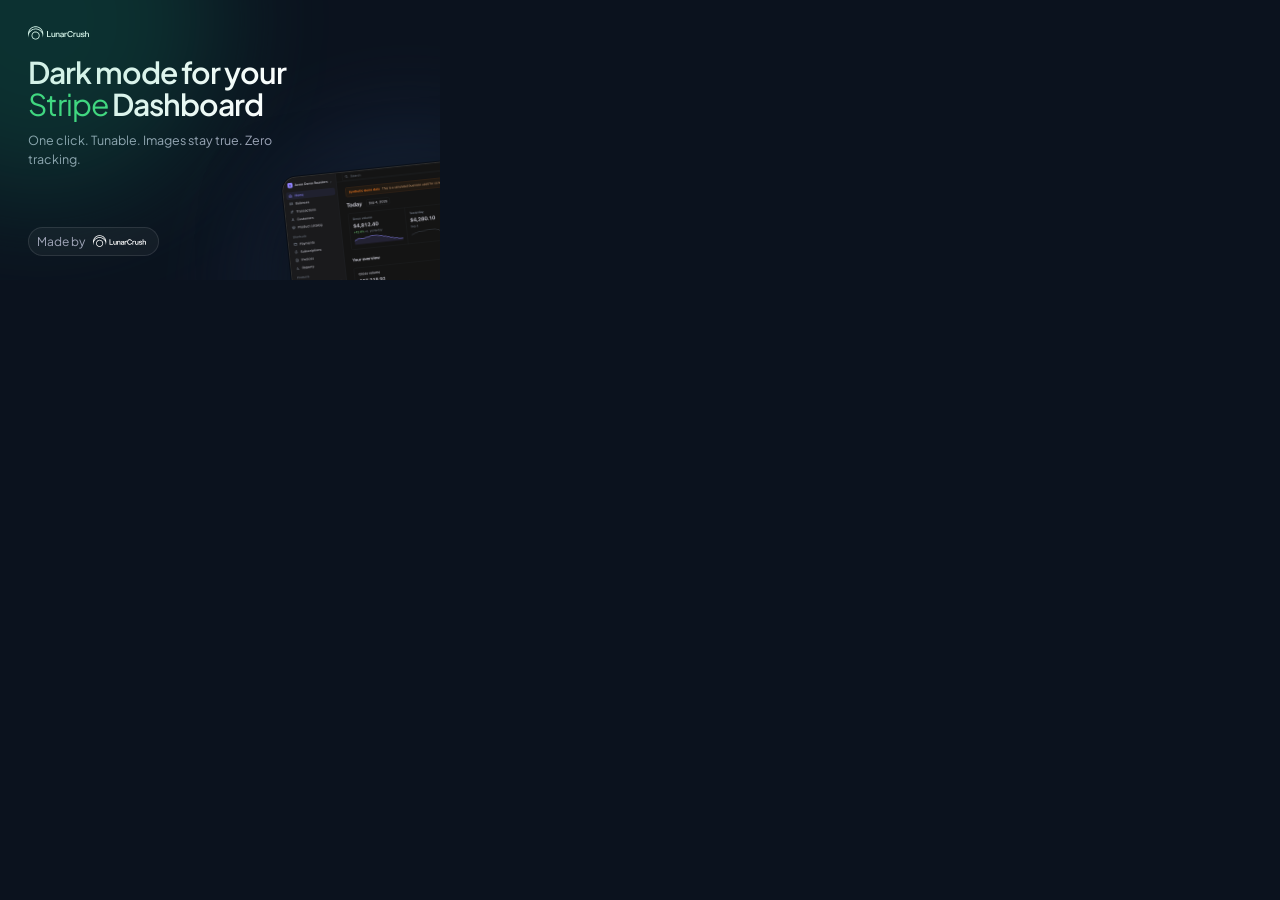
==== store/tools/promo.html @ 7bce3fa3 "Dark Mode for Stripe Dashboard by LunarCrush v1.0.0 A clean dark theme for dashboard.stripe.com: lum" ====
<!doctype html><html><head><meta charset="utf-8"><title>promo</title>
<style>
@font-face{font-family:"Plus Jakarta Sans";src:url(../../popup/fonts/PlusJakartaSans-Variable.woff2) format("woff2");font-weight:200 800}
@font-face{font-family:Butler;src:url(../brand/_fetched/Butler-Free-Lgt.otf) format("opentype");font-weight:300 500}
:root{--canvas:#0B121E;--card:#0D1522;--heading:#fff;--body:#A0A5B8;--muted:#6B7290;--green:#14B881;--green-bright:#4ADE80;--blue:#6EA6F8;--border:rgba(255,255,255,0.06);--border-strong:rgba(255,255,255,0.10)}
*{box-sizing:border-box}html,body{margin:0;background:var(--canvas)}
body{font-family:"Plus Jakarta Sans",-apple-system,sans-serif;color:var(--body);-webkit-font-smoothing:antialiased}
.tile{position:relative;overflow:hidden;background:var(--canvas)}
.glow{position:absolute;border-radius:50%;filter:blur(60px);opacity:.55;pointer-events:none}
.g1{background:rgba(20,184,129,.35)}.g2{background:rgba(110,166,248,.28)}
.wm{height:22px;width:auto;display:block}
.kicker{font-size:11px;letter-spacing:3px;text-transform:uppercase;font-weight:700;color:var(--blue)}
h1{color:var(--heading);font-weight:600;letter-spacing:-1px;line-height:1.08;margin:0}
h1 em{font-family:Butler,"Plus Jakarta Sans",serif;font-style:normal;font-weight:400;color:var(--green-bright)}
p{margin:0;line-height:1.5}
.chip{display:inline-flex;align-items:center;gap:8px;border:1px solid var(--border-strong);border-radius:999px;padding:6px 12px 6px 8px;font-size:12px;color:var(--body);background:rgba(255,255,255,.04)}
.chip img{height:14px;width:auto}
.shot{position:absolute;border-radius:14px;border:1px solid var(--border-strong);box-shadow:0 30px 80px rgba(0,0,0,.6),0 0 0 1px rgba(0,0,0,.4);overflow:hidden;background:#141414}
.shot img{display:block;width:100%;height:auto}
/* small 440x280 */
.small{width:440px;height:280px;padding:26px 28px}
.small .g1{width:360px;height:360px;left:-140px;top:-160px}.small .g2{width:300px;height:300px;right:-120px;bottom:-160px}
.small .wm{height:16px}
.small h1{font-size:30px;margin-top:14px;max-width:290px}
.small p{font-size:12.5px;margin-top:10px;max-width:250px}
.small .chip{position:absolute;left:28px;bottom:24px}
.small .shot{width:300px;right:-150px;bottom:-70px;transform:rotate(-6deg)}
/* marquee 1400x560 */
.marq{width:1400px;height:560px;padding:64px 72px}
.marq .g1{width:900px;height:900px;left:-360px;top:-420px}.marq .g2{width:800px;height:800px;right:-200px;bottom:-460px}
.marq .kicker{margin-top:44px}
.marq h1{font-size:60px;margin-top:14px;max-width:620px}
.marq p{font-size:19px;margin-top:22px;max-width:520px}
.marq .chips{display:flex;gap:10px;margin-top:34px}
.marq .chip{font-size:14px;padding:9px 16px 9px 12px}
.marq .chip img{height:18px}
.marq .shot{width:760px;right:-120px;top:70px;transform:rotate(-5deg) translateY(10px)}
/* feature card 1280x800 */
.feat{width:1280px;height:800px;padding:64px 72px}
.feat .g1{width:900px;height:900px;left:-400px;top:-420px}.feat .g2{width:800px;height:800px;right:-260px;bottom:-480px}
.feat h1{font-size:56px;margin-top:16px;max-width:600px}
.feat p.lead{font-size:20px;margin-top:20px;max-width:520px}
.feat ul{list-style:none;padding:0;margin:34px 0 0;display:grid;grid-template-columns:1fr 1fr;gap:16px 28px;max-width:560px}
.feat li{display:flex;gap:12px;align-items:flex-start;font-size:15.5px;color:var(--heading);line-height:1.4}
.feat li small{display:block;color:var(--body);font-size:13px;margin-top:2px;font-weight:400}
.feat li i{flex:none;width:26px;height:26px;border-radius:8px;background:rgba(20,184,129,.16);display:grid;place-items:center;color:var(--green-bright);font-style:normal;font-size:14px;font-weight:700}
.feat .shot{width:640px;right:-150px;top:120px;transform:rotate(-5deg)}
.feat .chip{position:absolute;left:72px;bottom:56px}
</style></head><body>
<script>
const q=new URLSearchParams(location.search), kind=q.get("kind")||"small", shot=q.get("shot")||"../assets/01-dashboard-dark.png";
const WM='<img class="wm" src="../brand/full-white.svg" alt="LunarCrush">';
const MADE=`<span class="chip">Made by <img src="../brand/full-white.svg" alt="LunarCrush"></span>`;
const T={
 small:`<div class="tile small"><div class="glow g1"></div><div class="glow g2"></div>${WM}
   <h1>Dark mode for your <em>Stripe</em> Dashboard</h1><p>One click. Tunable. Images stay true. Zero tracking.</p>${MADE}
   <div class="shot"><img src="${shot}"></div></div>`,
 marq:`<div class="tile marq"><div class="glow g1"></div><div class="glow g2"></div>${WM}
   <div class="kicker">Browser extension</div><h1>Dark mode for your <em>Stripe</em> Dashboard</h1>
   <p>Stripe's web Dashboard never got a dark theme. This adds one: a real luminance flip that keeps brand hues, charts and photos true.</p>
   <div class="chips">${MADE}<span class="chip">Free · Runs only on Stripe · No data collected</span></div>
   <div class="shot"><img src="${shot}"></div></div>`,
 feat:`<div class="tile feat"><div class="glow g1"></div><div class="glow g2"></div>${WM}
   <div class="kicker" style="margin-top:36px">Why it feels native</div><h1>Built for people who <em>live</em> in Stripe</h1>
   <p class="lead">A luminance flip with hue preservation, tuned for the Dashboard, not a generic page darkener.</p>
   <ul>
     <li><i>1</i><span>One-click toggle<small>Toolbar button or Alt+Shift+D</small></span></li>
     <li><i>2</i><span>Tunable<small>Intensity, brightness, contrast, synced across browsers</small></span></li>
     <li><i>3</i><span>Images stay true<small>Photos and avatars keep their real colors</small></span></li>
     <li><i>4</i><span>Prints light<small>Invoices and reports come out normal on paper</small></span></li>
     <li><i>5</i><span>Only on the Dashboard<small>dashboard.stripe.com and the Stripe frames it embeds, nothing else</small></span></li>
     <li><i>6</i><span>Collects nothing<small>No analytics, no network calls, no accounts</small></span></li>
   </ul>${MADE}
   <div class="shot"><img src="${shot}"></div></div>`};
document.body.innerHTML=T[kind]||T.small;
</script></body></html>
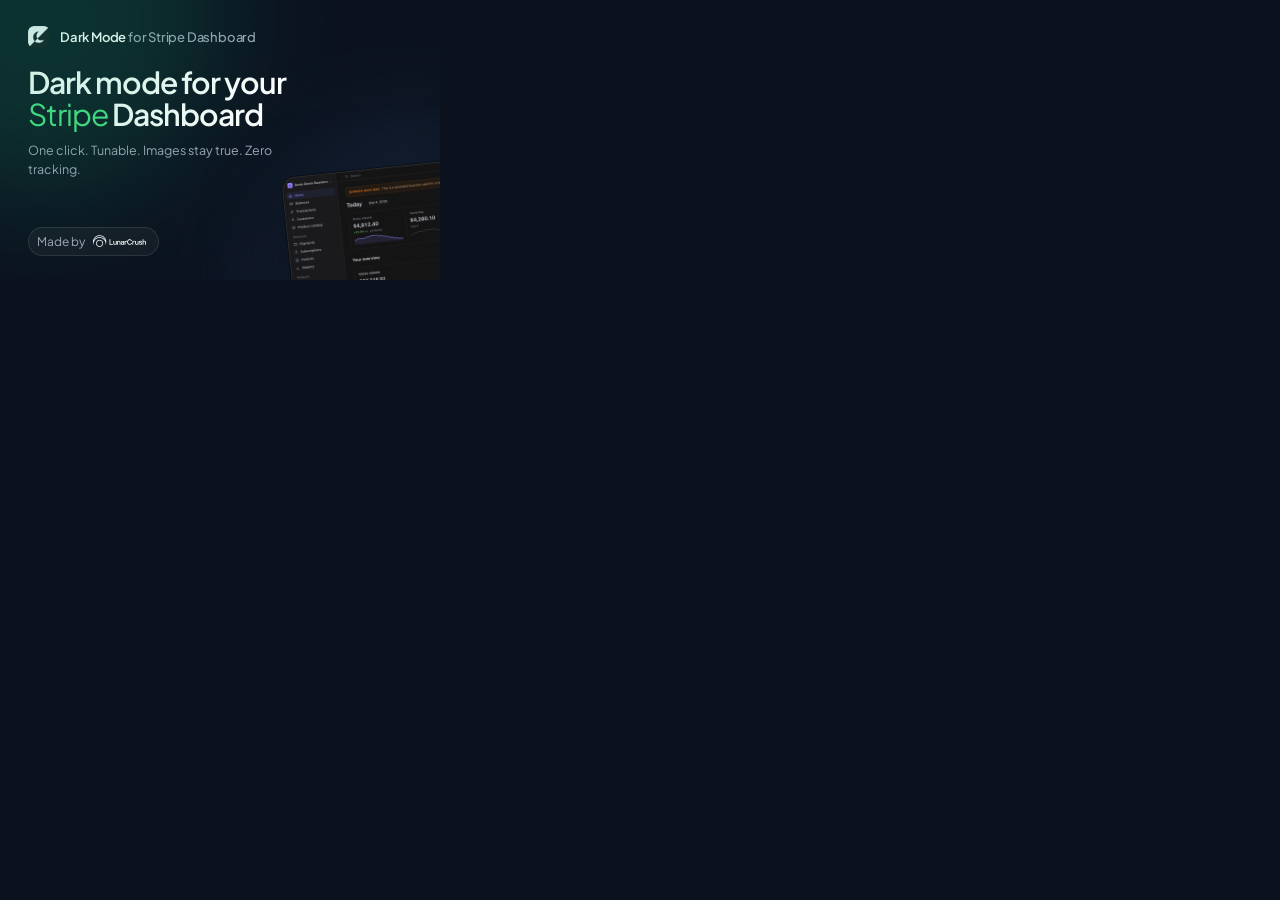
==== commit 76111608: "v1.0.1: the extension's own icon A crescent that inverts across a light/dark split (icons/icon.svg) " ====
--- a/store/tools/promo.html
+++ b/store/tools/promo.html
@@ -9,6 +9,10 @@
 .glow{position:absolute;border-radius:50%;filter:blur(60px);opacity:.55;pointer-events:none}
 .g1{background:rgba(20,184,129,.35)}.g2{background:rgba(110,166,248,.28)}
 .wm{height:22px;width:auto;display:block}
+.lockup{display:inline-flex;align-items:center;gap:10px;color:var(--heading);font-weight:600;font-size:15px;letter-spacing:-.2px}
+.lockup em{font-style:normal;font-weight:500;color:var(--body)}
+.lockup .appicon{width:28px;height:28px;border-radius:8px;display:block}
+.marq .lockup{font-size:18px}.marq .lockup .appicon{width:34px;height:34px;border-radius:10px}.small .lockup{font-size:13px}.small .lockup .appicon{width:22px;height:22px;border-radius:6px}
 .kicker{font-size:11px;letter-spacing:3px;text-transform:uppercase;font-weight:700;color:var(--blue)}
 h1{color:var(--heading);font-weight:600;letter-spacing:-1px;line-height:1.08;margin:0}
 h1 em{font-family:Butler,"Plus Jakarta Sans",serif;font-style:normal;font-weight:400;color:var(--green-bright)}
@@ -49,7 +53,7 @@
 </style></head><body>
 <script>
 const q=new URLSearchParams(location.search), kind=q.get("kind")||"small", shot=q.get("shot")||"../assets/01-dashboard-dark.png";
-const WM='<img class="wm" src="../brand/full-white.svg" alt="LunarCrush">';
+const WM='<span class="lockup"><img class="appicon" src="../../icons/icon128.png" alt=""><span>Dark Mode <em>for Stripe Dashboard</em></span></span>';
 const MADE=`<span class="chip">Made by <img src="../brand/full-white.svg" alt="LunarCrush"></span>`;
 const T={
  small:`<div class="tile small"><div class="glow g1"></div><div class="glow g2"></div>${WM}
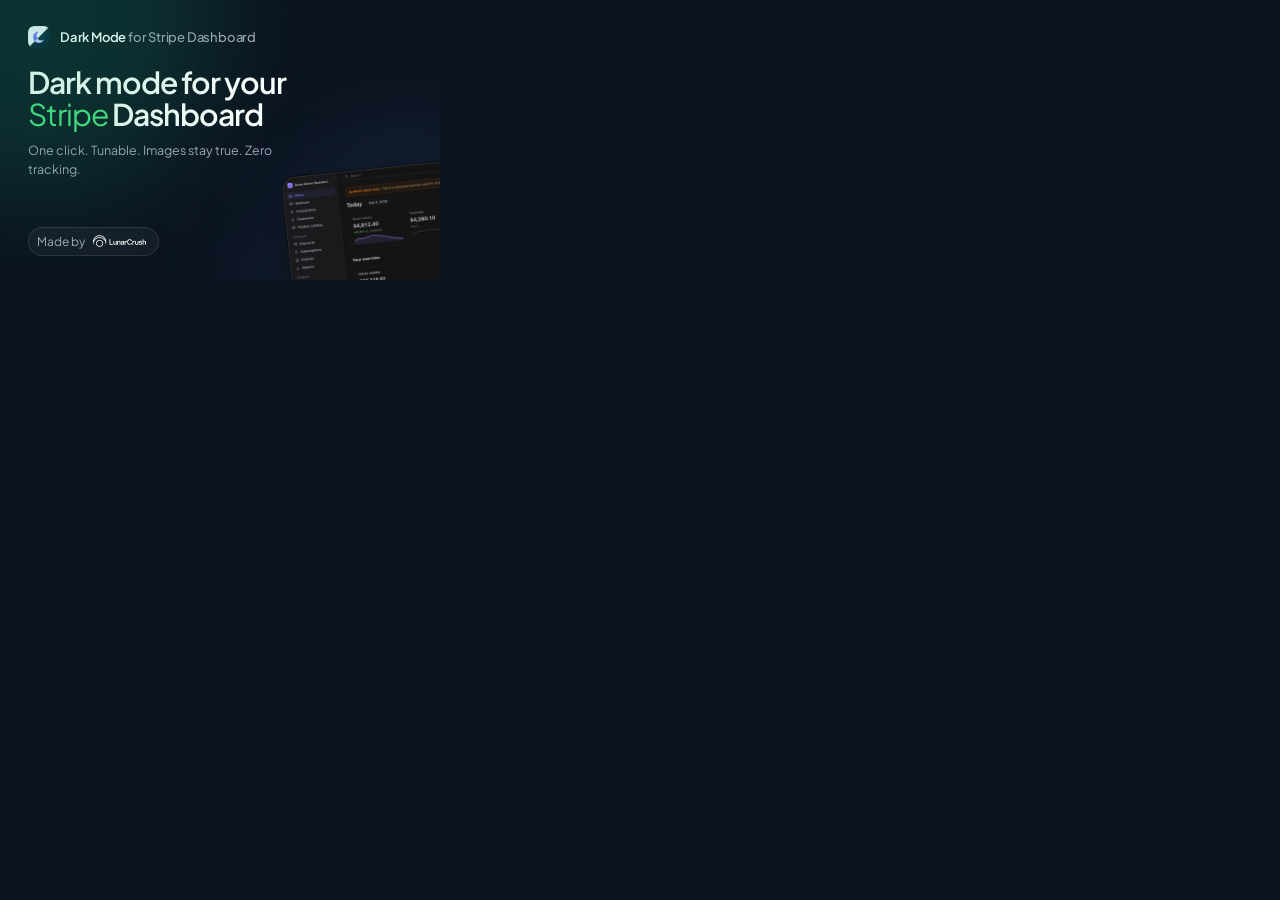
==== commit 0d5ac646: "Repo hygiene from Snyk Code: promo-tile params allowlisted, smoke --ext takes a build name Nothing h" ====
--- a/store/tools/promo.html
+++ b/store/tools/promo.html
@@ -52,18 +52,22 @@
 .feat .chip{position:absolute;left:72px;bottom:56px}
 </style></head><body>
 <script>
-const q=new URLSearchParams(location.search), kind=q.get("kind")||"small", shot=q.get("shot")||"../assets/01-dashboard-dark.png";
+// Query params are only ever compared against constants; nothing from the URL is written into HTML.
+const q=new URLSearchParams(location.search);
+const kind=["small","marq","feat"].find(k=>k===q.get("kind"))||"small";
+const SHOT_DEFAULT="../assets/01-dashboard-dark.png", shotParam=q.get("shot")||"";
+const shot=/^\.\.\/assets\/[\w.-]+\.png$/.test(shotParam)?shotParam:SHOT_DEFAULT;
 const WM='<span class="lockup"><img class="appicon" src="../../icons/icon128.png" alt=""><span>Dark Mode <em>for Stripe Dashboard</em></span></span>';
 const MADE=`<span class="chip">Made by <img src="../brand/full-white.svg" alt="LunarCrush"></span>`;
 const T={
  small:`<div class="tile small"><div class="glow g1"></div><div class="glow g2"></div>${WM}
    <h1>Dark mode for your <em>Stripe</em> Dashboard</h1><p>One click. Tunable. Images stay true. Zero tracking.</p>${MADE}
-   <div class="shot"><img src="${shot}"></div></div>`,
+   <div class="shot"><img alt=""></div></div>`,
  marq:`<div class="tile marq"><div class="glow g1"></div><div class="glow g2"></div>${WM}
    <div class="kicker">Browser extension</div><h1>Dark mode for your <em>Stripe</em> Dashboard</h1>
    <p>Stripe's web Dashboard never got a dark theme. This adds one: a real luminance flip that keeps brand hues, charts and photos true.</p>
    <div class="chips">${MADE}<span class="chip">Free · Runs only on Stripe · No data collected</span></div>
-   <div class="shot"><img src="${shot}"></div></div>`,
+   <div class="shot"><img alt=""></div></div>`,
  feat:`<div class="tile feat"><div class="glow g1"></div><div class="glow g2"></div>${WM}
    <div class="kicker" style="margin-top:36px">Why it feels native</div><h1>Built for people who <em>live</em> in Stripe</h1>
    <p class="lead">A luminance flip with hue preservation, tuned for the Dashboard, not a generic page darkener.</p>
@@ -75,6 +79,7 @@
      <li><i>5</i><span>Only on the Dashboard<small>dashboard.stripe.com and the Stripe frames it embeds, nothing else</small></span></li>
      <li><i>6</i><span>Collects nothing<small>No analytics, no network calls, no accounts</small></span></li>
    </ul>${MADE}
-   <div class="shot"><img src="${shot}"></div></div>`};
-document.body.innerHTML=T[kind]||T.small;
+   <div class="shot"><img alt=""></div></div>`};
+document.body.innerHTML=T[kind];
+document.querySelector(".shot img").src=shot;
 </script></body></html>
